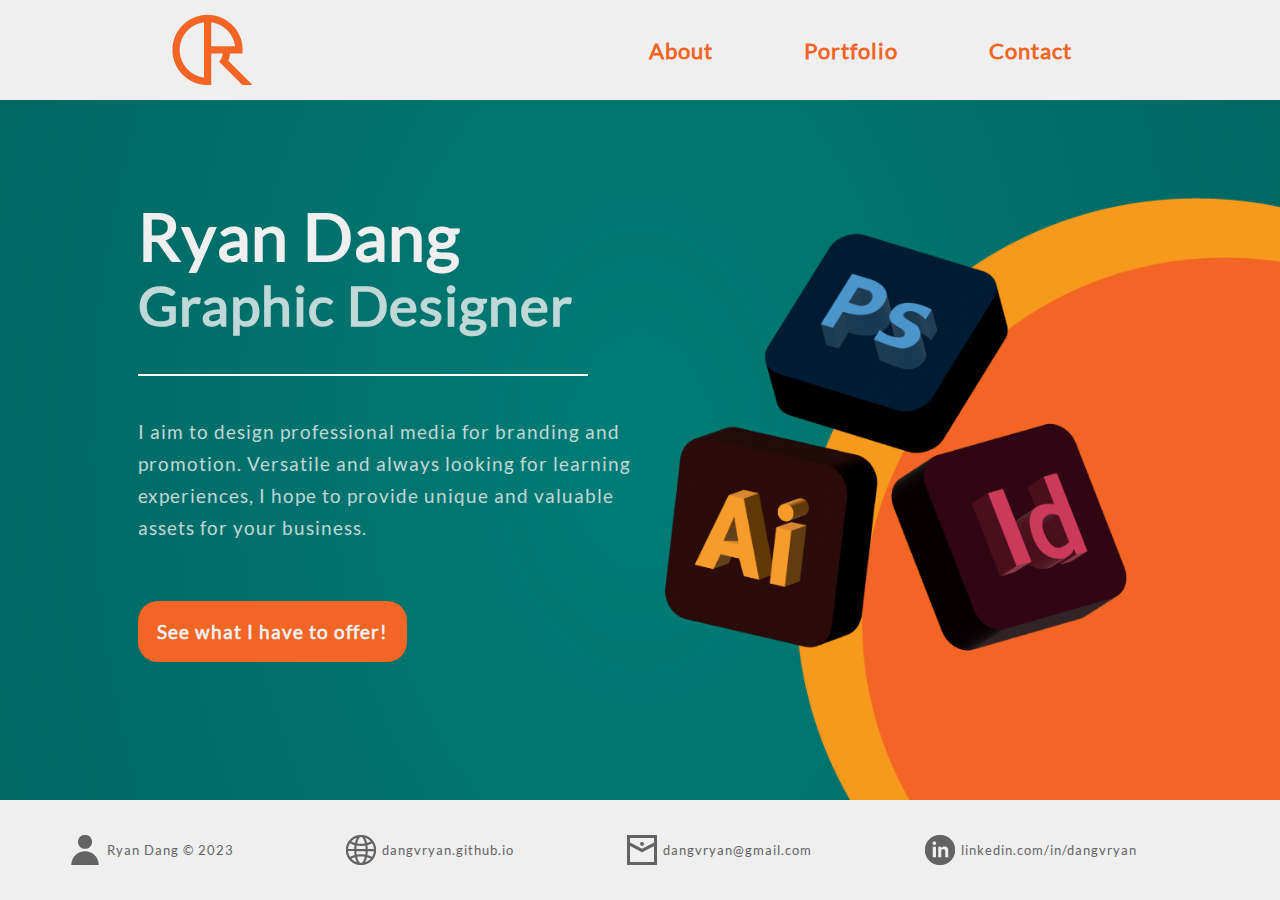
==== index.html @ c7575369 "meta" ====
<!DOCTYPE html>
<html>
<head>
    <meta charset="utf-8"/>
    <meta name="viewport" content="width=device-width,initial-scale=1.0">
    <title>Ryan Dang Graphic Design Portfolio Website Homepage</title>
    <link rel="stylesheet" href="styles.css">
</head>
<body>
    <wrapper>
    
        <div class="header">
            <div class="headcont">
                <a href="index.html">
                    <img class="logo" alt="Home Button" src="assets/logo1.png">
                </a>
                <a class="hamburger">
                    <div class="line"></div>
                    <div class="line"></div>
                    <div class="line"></div>
                </a>
                <div class="navbar">
                <ul class="nav">
                    <li>
                        <a href="about.html" class="nav_btn">About</a>
                    </li>
                    <li>
                        <a href="portfolio.html" class="nav_btn">Portfolio</a>
                    </li>
                    <li>
                        <a href="contact.html" class="nav_btn">Contact</a>
                    </li>
                </ul>
                </div>
            </div>
        </div>
    
        <div class="show">
            <div class="container grid">
                <div class="fit">
                    <h1>
                        Ryan Dang
                    </h1>
                    <h2>
                        Graphic Designer
                    </h2>
                    <hr size="4" width="450px" color="#fff">
                    <p>I aim to design professional media for branding 
                        and promotion. Versatile and always looking for
                        learning experiences, I hope to provide unique
                        and valuable assets for your business. </p>
                    <a href="portfolio.html" class="btn"><span></span>See what I have to offer!</a>
                </div>
            <img id="adobe" alt="Adobe Logos Graphic" src="assets/adobe.png">
            </div>
        </div>
        
        <footer class="footer flex">
            <ul class="footcont">
                <li>
                    <img alt="Person Icon" src="assets/icon_person.png">Ryan Dang &#169; 2023
                </li>
                <li>
                    <img alt="Website Icon" src="assets/icon_web.png">dangvryan.github.io
                </li>
                <li>
                    <img alt="Mail Icon" src="assets/icon_mail.png">dangvryan@gmail.com
                </li>
                <li>
                    <img alt="LinkedIn Icon" src="assets/icon_linked.png">linkedin.com/in/dangvryan
                </li>
            </ul>
        </footer>

    </wrapper>

<script src="js.js">
</script>

</body>
</html>
---- styles.css ----
@font-face {
    src: url(fonts/Lato-Regular.ttf);
    font-family: lato;
}

body, html{
    margin: 0em;
    padding: 0em;
    font-family: lato;
    font-size: calc(12px + 0.2vw);
    line-height: calc(1.5px +0.3vw);
    letter-spacing: 1px;
    scroll-behavior: smooth;
    min-height: 100vh;
    width: 100%;
    overflow-x: hidden;
}

.wrapper {
    height: 100%;
    width: 100%;
}

* {
    box-sizing: border-box;
}

h1 {
    color: #efefef;
    font-size: 4.5em;
    text-align: left;
    line-height: 0.1em;
    margin: 0.5em 0em;
    white-space: nowrap;
}

h2 {
    color: #c0d8d7;
    font-size: 3.75em;
    margin: 0em;
}

p {
    color: #c0d8d7;
    font-size: 1.3em;
    text-align: left;
    line-height: 1.7em;
    margin-top: 0em;
    margin-bottom: 3em;
}

li {
    white-space: nowrap;
}

hr {
    display: inline-block;
    margin: 2.5em 0em;
}

.header {    
    display: flex;
    justify-content: center;
    align-items: center;
    background-color: #efefef;
    width: 100%;
    height: 100px;
}

.headcont {
    display: flex;
    justify-content: space-around;
    align-items: center;
    margin: 0em auto;
    width: 100vw;
}

.nav {
    display: flex;
    justify-content: center;
    align-items: center;
    list-style: none;
    padding: 0;
}

.nav_btn {
    display: block;
    font-size: 1.5em;
    font-weight: bold;
    text-decoration: none;
    padding: 0.5em 1.5em;
    margin: 0em 0em 0em 0.8em;
    color: #f26524;
    transition: 0.2s ease;
    border: 4px transparent solid;
    border-radius: 20px;
}

.nav_btn:hover {
    color: #efefef;
    border: 4px #00514f solid;
    background-color: #00514f;
}

.hamburger {
    display: none;
}

.navbar ul {
    list-style: none;
    padding: 0;
    display: flex;
}

.show, .about, .contact, .port {
    display: flex;
    justify-content: center;
    align-items: center;
    min-height: calc(100vh - 200px);
    height: 100%;
    width: 100%;
    background-repeat: no-repeat;
    background-size: cover;
    background-position: center center;
    margin: 0em auto;
    padding: 0em 1em;
}

.show {
    background-image: url(assets/backgrounds/bg_home.png);
}

.about {
    background-image: url(assets/backgrounds/bg_about.png);
}

.contact {
    background-image: url(assets/backgrounds/bg_contact.png);
}

.port {
    background-image: url(assets/backgrounds/bg_port.png);
}

.portcont {
    display: grid;
    grid-template-columns: 1fr 71em 1fr;
    grid-template-rows: 1fr 1fr 0.5fr 1fr;
    padding: 10em 0em;
    width: 100%;
    margin: auto;
}

.porttext {
    grid-column: 2;
    padding: 0em 1em;
    margin-top: 1em;
    width: auto;
}

#shell, #adobe, #irl {
    width: 100%;
    height: auto;
}

#shell {
    margin-left: 4em;
}

.gallery {
    grid-column: 2 / 3;
    display: grid;
    padding: 0em 1em;
    width: 50%;
    grid-template-columns: 1fr 1fr 1fr 1fr 1fr;
}

.gallery img {
    display: inline-block;
    border-radius: 20px;
    margin: 0.5em;
    height: 100px;
    width: 100px;
    border: 5px solid #f26524;
    transition: 0.2s ease;
}

.gallery img:hover{
    opacity: 0.5;
    transform: scale(1.03);
}

.footer {
    min-height: 100px;
    height: 100%;
    width: 100%;
    background-color: #efefef;
    margin: 0em auto;
}

.footcont {
    display: flex;
    height: 100%;
    width: 100%;
    max-width: 81em;
    justify-content: space-around;
    align-items: center;
    margin: 0em 5em 0em 0em;
    padding: 0;
}

.footcont li {
    display: flex;
    justify-content: center;
    align-items: center;
    font-size: 0.9em;
    color: #636363;
    list-style: none;
    padding: 0;
    margin: 0em 0.5em;

}

.footcont li img {
    margin-right: 0.5em;
}

.btn {
    display: inline-block;
    font-size: 1.3em;
    font-weight: bold;
    color: #efefef;
    text-align: center;
    text-decoration: none;
    background-color: #f26524;
    border-radius: 20px;
    padding: 1em;
    margin: 0em 1em 2em 0em;
    transition: 0.1s ease;
    border: 0px solid transparent;
}

.btn:hover {
    transform: scale(0.97);
}

span {
    background: #00514f;
    height: 100%;
    width: 0;
    border: 1px solid transparent;
    border-radius: 20px;
    position: absolute;
    top: 0;
    left: 0;
    z-index: -1; 
    transition: 0.2s ease;
}

.btn:hover span {
    width: 100%;
}

.btn img {
    margin-right: 0.6em;
}

.grid {
    display: grid;
    grid-template-columns: 1fr 1fr;
    height: 100%;
    width: 100%;
    margin: 0em auto;
    justify-content: center;
    align-items: center;
}

.flex {
    display: flex;
    justify-content: center;
    align-items: center;
}

.container {
    max-width: 71em;
    max-height: 60em;
    margin: auto;
    width: 100%;
    height: 100%;
    padding: 1em;
}

/* Mobile */


@media only screen and (max-width: 768px) {


hr {
    width: 25em;
}

.header {
    padding: 0em 2em;
}

.headcont {
    justify-content: space-between;
}

.hamburger {
    display: block;
    cursor: pointer;
}

.hamburger .line {
    width: 30px;
    height: 4px;
    border-radius: 5px;
    background-color: #f26524;
    margin: 6px 0.1em 0em 1em;
}

.navbar {
    position: absolute;
    height: 0;
    top: 100px;
    left: 0;
    right: 0;
    width: 100vw;
    background-color:#efefef;
    overflow: hidden;
    transition: 0.5s;
}

.navbar.active {
    height: 224px;
}

.navbar.active ul {
    opacity: 1;
}

.navbar ul {
    display: block;
    width: fit-content;
    margin: 0 auto 0 auto;
    text-align: center;
    transition: 0.2s;
    opacity: 0;
}

.navbar ul li a {
    margin-bottom: 0.5em;
}

.nav_btn {
    margin: auto;
}

.show, .about, .contact, .port {
    padding: 0em;
}

.portcont {
    grid-template-columns: 1fr;
    grid-template-rows: 1fr;
    padding: 2em 0em;
}

.gallery {
    grid-template-columns: repeat(auto-fit, minmax(100px, 1fr));
    width: 95vw;
}

.gallery img {
    display: inline-block;
    border-radius: 20px;
    margin: 0.3em 0em;
    height: 100px;
    width: 100px;
    border: 5px solid #f26524;
    transition: 0.2s ease;
}

.container {
    display: flex;
    flex-direction: column;
    height: 100%;
    width: 100%;
    margin: 0em;
    justify-content: center;
    align-items: flex-start;
}

.show, .about, .contact, .port {
    padding: 4em 0em;
}

#irl {
    width: 60%;
    height: auto;
}

#adobe, #shell {
    display: none
}

.fit {
    width: 95%;
}

.footcont {
    flex-wrap: wrap;
    margin: 0em auto;
    max-width: 100px;
    justify-content: center;
}

.footcont li {
    margin: 1em auto;
}

.footcont li img {
    display: none;
}

.btn {
    margin: 0em 1em 1em 0em;
}

}
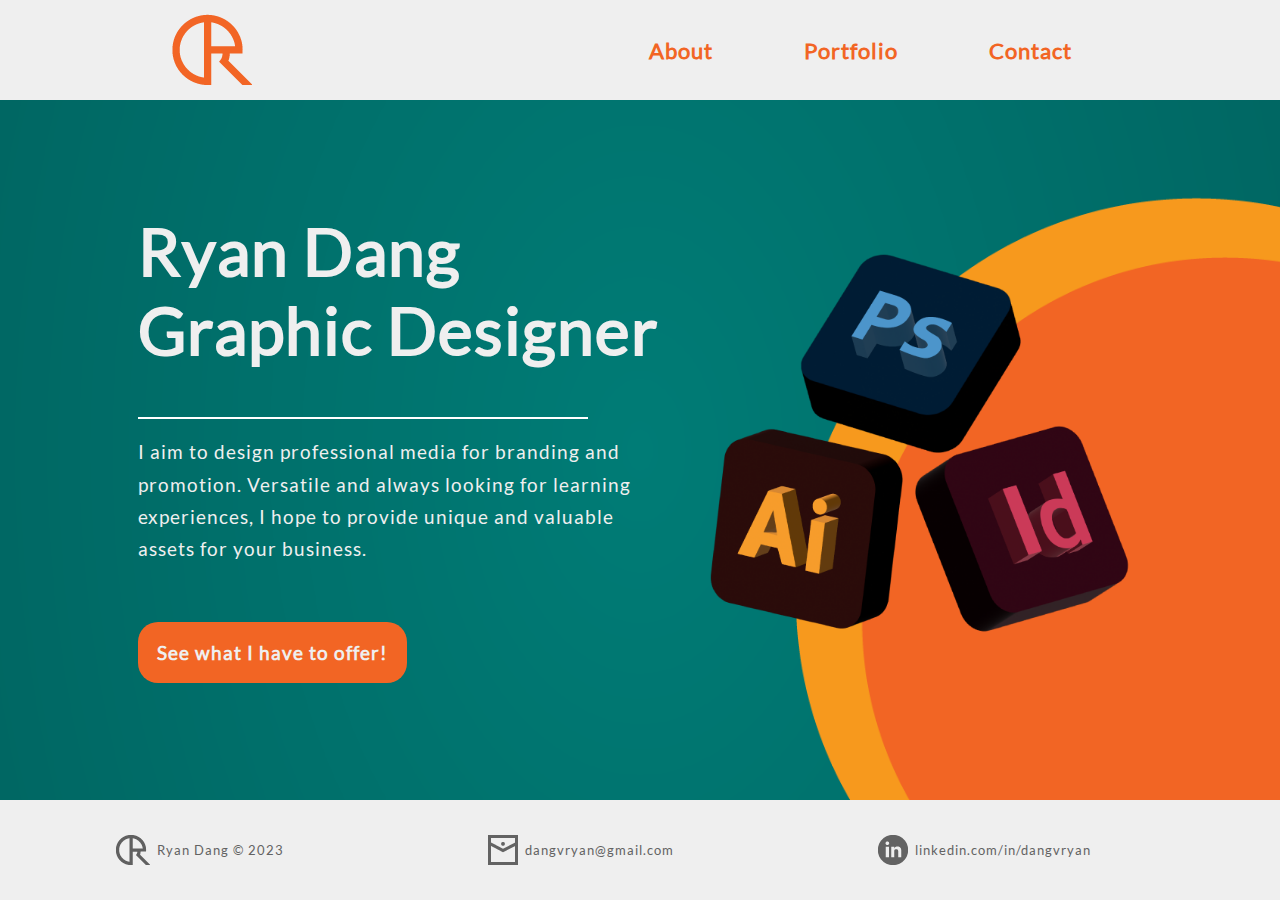
==== commit 6bc5d046: "2024" ====
--- a/index.html
+++ b/index.html
@@ -2,6 +2,9 @@
 <html>
 <head>
     <meta charset="utf-8"/>
+    <meta name="author" content="Ryan Dang">
+    <meta name="description" content="Graphic Design, Portfolio">
+    <meta name="keywords" content="Design, Graphic, Portfolio, Ryan, Dang, dangvryan">
     <meta name="viewport" content="width=device-width,initial-scale=1.0">
     <title>Ryan Dang Graphic Design Portfolio Website Homepage</title>
     <link rel="stylesheet" href="styles.css">
@@ -40,10 +43,8 @@
                 <div class="fit">
                     <h1>
                         Ryan Dang
+                        <br>Graphic Designer
                     </h1>
-                    <h2>
-                        Graphic Designer
-                    </h2>
                     <hr size="4" width="450px" color="#fff">
                     <p>I aim to design professional media for branding 
                         and promotion. Versatile and always looking for
@@ -58,10 +59,7 @@
         <footer class="footer flex">
             <ul class="footcont">
                 <li>
-                    <img alt="Person Icon" src="assets/icon_person.png">Ryan Dang &#169; 2023
-                </li>
-                <li>
-                    <img alt="Website Icon" src="assets/icon_web.png">dangvryan.github.io
+                    <img alt="Person Icon" src="assets/icon_logo.png">Ryan Dang &#169; 2023
                 </li>
                 <li>
                     <img alt="Mail Icon" src="assets/icon_mail.png">dangvryan@gmail.com
--- a/styles.css
+++ b/styles.css
@@ -13,7 +13,7 @@
     scroll-behavior: smooth;
     min-height: 100vh;
     width: 100%;
-    overflow-x: hidden;
+    overflow-x: show;
 }
 
 .wrapper {
@@ -23,30 +23,34 @@
 
 * {
     box-sizing: border-box;
+}
+
+a {
+    text-decoration: none;
 }
 
 h1 {
     color: #efefef;
     font-size: 4.5em;
     text-align: left;
-    line-height: 0.1em;
+    line-height: 1.2em;
     margin: 0.5em 0em;
     white-space: nowrap;
 }
 
 h2 {
-    color: #c0d8d7;
+    color: #efefef;
     font-size: 3.75em;
     margin: 0em;
 }
 
 p {
-    color: #c0d8d7;
+    color: #efefef;
     font-size: 1.3em;
     text-align: left;
     line-height: 1.7em;
     margin-top: 0em;
-    margin-bottom: 3em;
+    margin-bottom: 0em;
 }
 
 li {
@@ -55,7 +59,7 @@
 
 hr {
     display: inline-block;
-    margin: 2.5em 0em;
+    margin: 1em 0em;
 }
 
 .header {    
@@ -112,9 +116,8 @@
     display: flex;
 }
 
-.show, .about, .contact, .port {
-    display: flex;
-    justify-content: center;
+.show, .about, .contact, .port, .spec {
+    display: flex;
     align-items: center;
     min-height: calc(100vh - 200px);
     height: 100%;
@@ -123,7 +126,7 @@
     background-size: cover;
     background-position: center center;
     margin: 0em auto;
-    padding: 0em 1em;
+    padding: 3em 1em;
 }
 
 .show {
@@ -140,27 +143,25 @@
 
 .port {
     background-image: url(assets/backgrounds/bg_port.png);
-}
-
-.portcont {
     display: grid;
     grid-template-columns: 1fr 71em 1fr;
-    grid-template-rows: 1fr 1fr 0.5fr 1fr;
-    padding: 10em 0em;
-    width: 100%;
     margin: auto;
 }
 
 .porttext {
     grid-column: 2;
-    padding: 0em 1em;
-    margin-top: 1em;
-    width: auto;
+    max-width: max-content;
+}
+
+.portpics {
+    width: 100%;
+    height: auto;
 }
 
 #shell, #adobe, #irl {
     width: 100%;
     height: auto;
+    animation: slideinfrombot 0.5s ease;
 }
 
 #shell {
@@ -168,26 +169,39 @@
 }
 
 .gallery {
-    grid-column: 2 / 3;
     display: grid;
-    padding: 0em 1em;
-    width: 50%;
-    grid-template-columns: 1fr 1fr 1fr 1fr 1fr;
-}
+    grid-template-columns: repeat(auto-fit, minmax(200px, 250px));
+    grid-column: 2;
+    grid-gap: 2em;
+    max-width: 100vw;
+}
+
+.desc {
+    background-color: #00514f;
+    width: 100%;
+    max-height: fit-content;
+}
+
+.desctext {
+    text-align: center;
+    padding: 1em;
+    margin-bottom: 0em;
+    text-decoration: none;
+}
+
+.spec {
+    background-image: url(assets/backgrounds/bg_about.png);
+}
+
 
 .gallery img {
-    display: inline-block;
-    border-radius: 20px;
-    margin: 0.5em;
-    height: 100px;
-    width: 100px;
-    border: 5px solid #f26524;
-    transition: 0.2s ease;
+    width: 100%;
+    height: auto;
 }
 
 .gallery img:hover{
-    opacity: 0.5;
-    transform: scale(1.03);
+    opacity: 60%;
+    transition: 0.2s;
 }
 
 .footer {
@@ -235,7 +249,7 @@
     background-color: #f26524;
     border-radius: 20px;
     padding: 1em;
-    margin: 0em 1em 2em 0em;
+    margin: 3em 1em 2em 0em;
     transition: 0.1s ease;
     border: 0px solid transparent;
 }
@@ -271,6 +285,7 @@
     height: 100%;
     width: 100%;
     margin: 0em auto;
+    grid-gap: 2em;
     justify-content: center;
     align-items: center;
 }
@@ -283,15 +298,44 @@
 
 .container {
     max-width: 71em;
-    max-height: 60em;
     margin: auto;
     width: 100%;
     height: 100%;
     padding: 1em;
 }
 
+.span {
+    grid-column: 1 / span 2;
+}
+
+.vid {
+    grid-column: 1 / span 2;
+    position: relative;
+    width: 100%;
+    height:0;
+    padding-bottom: 56.25%;
+}
+
+.vid iframe {
+    position: absolute;
+    top: 0;
+    left: 0;
+    width: 100%;
+    height: 100%;
+}
+
+@keyframes slideinfrombot {
+	0% {
+		transform: translateY(50%);
+		opacity: 0;
+	}
+	100% {
+		transform: translateX(0);
+		opacity: 1;
+	}
+}
+
 /* Mobile */
-
 
 @media only screen and (max-width: 768px) {
 
@@ -360,28 +404,32 @@
 
 .show, .about, .contact, .port {
     padding: 0em;
-}
-
-.portcont {
-    grid-template-columns: 1fr;
-    grid-template-rows: 1fr;
-    padding: 2em 0em;
+    margin: 0em;
+}
+
+.port {
+    display: flex;
+    flex-direction: column;
 }
 
 .gallery {
-    grid-template-columns: repeat(auto-fit, minmax(100px, 1fr));
-    width: 95vw;
-}
-
-.gallery img {
+    display: flex;
+    flex-direction: column;
+    align-items: center;
+    justify-items: center;
+}
+
+.desc {
     display: inline-block;
-    border-radius: 20px;
-    margin: 0.3em 0em;
-    height: 100px;
-    width: 100px;
-    border: 5px solid #f26524;
-    transition: 0.2s ease;
-}
+    width: 90%;
+    height: auto;
+}
+
+.desctext {
+    font-size: 2em;
+    padding: 1em;
+}
+
 
 .container {
     display: flex;
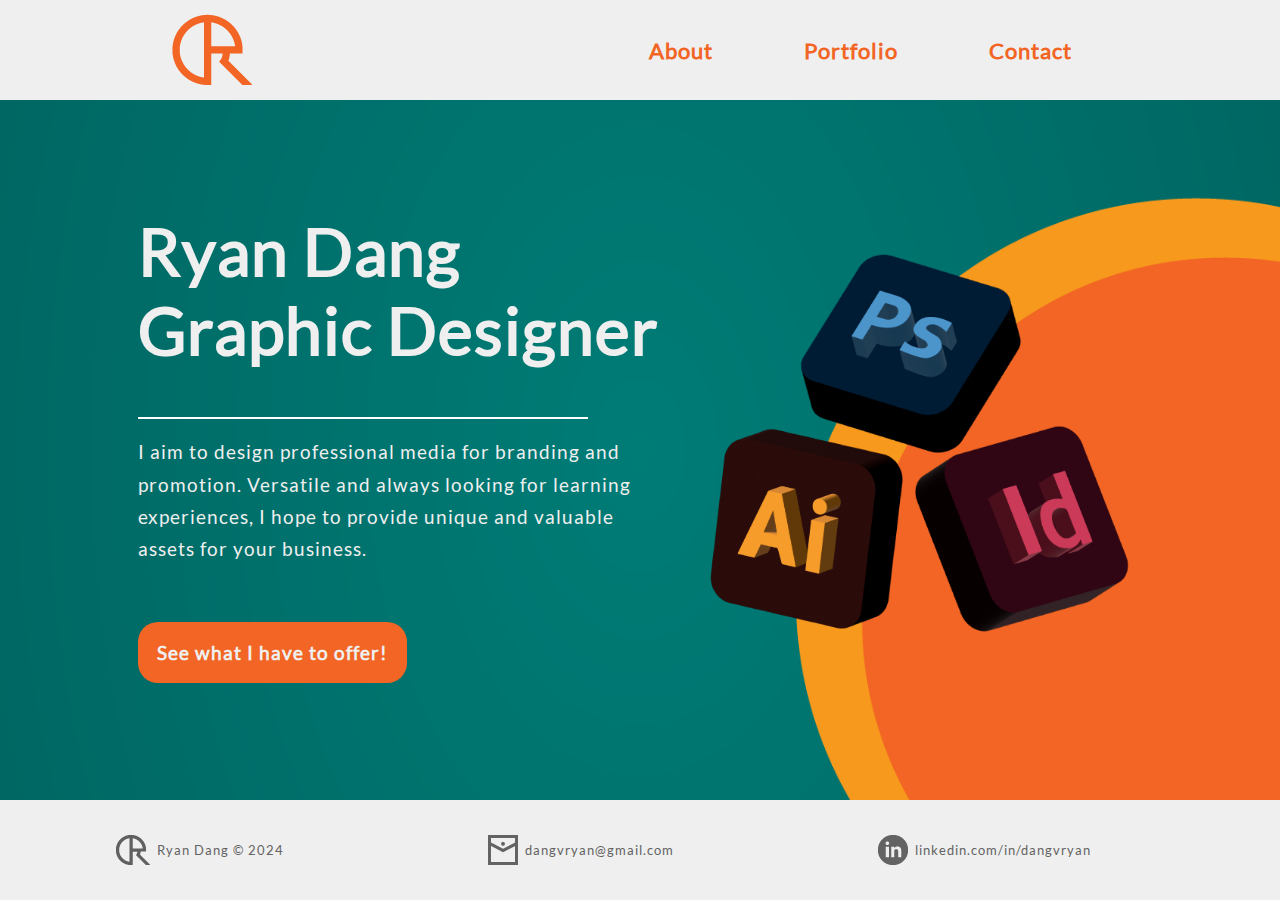
==== commit c1fcfbbe: "2024 fix" ====
--- a/index.html
+++ b/index.html
@@ -59,7 +59,7 @@
         <footer class="footer flex">
             <ul class="footcont">
                 <li>
-                    <img alt="Person Icon" src="assets/icon_logo.png">Ryan Dang &#169; 2023
+                    <img alt="Person Icon" src="assets/icon_logo.png">Ryan Dang &#169; 2024
                 </li>
                 <li>
                     <img alt="Mail Icon" src="assets/icon_mail.png">dangvryan@gmail.com
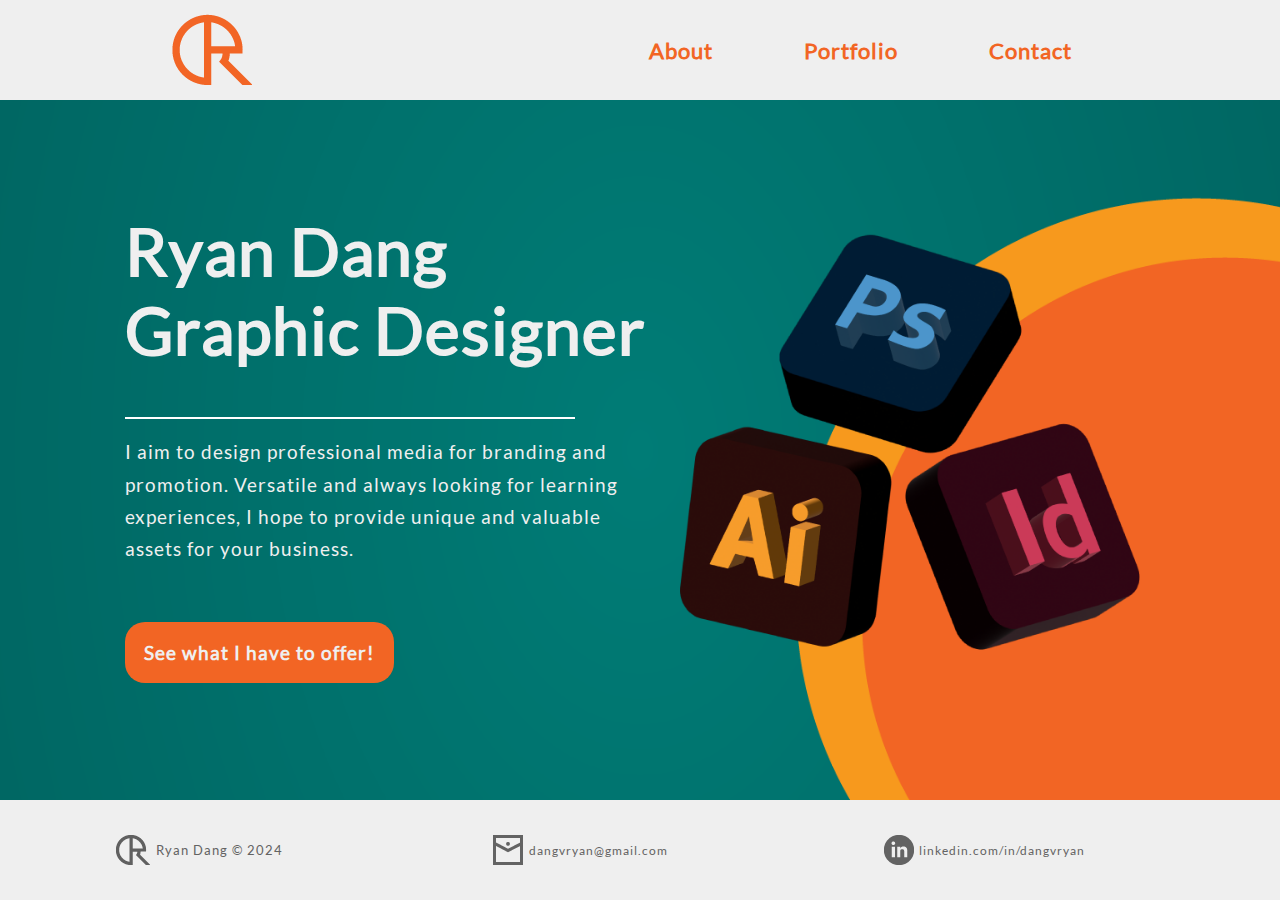
==== commit 5d64e09f: "added links to footer" ====
--- a/index.html
+++ b/index.html
@@ -62,10 +62,10 @@
                     <img alt="Person Icon" src="assets/icon_logo.png">Ryan Dang &#169; 2024
                 </li>
                 <li>
-                    <img alt="Mail Icon" src="assets/icon_mail.png">dangvryan@gmail.com
+                    <a href="mailto: dangvryan@gmail.com"><img alt="Mail Icon" src="assets/icon_mail.png">dangvryan@gmail.com</a>
                 </li>
                 <li>
-                    <img alt="LinkedIn Icon" src="assets/icon_linked.png">linkedin.com/in/dangvryan
+                    <a href="https://www.linkedin.com/in/dangvryan/"><img alt="LinkedIn Icon" src="assets/icon_linked.png">linkedin.com/in/dangvryan</a>
                 </li>
             </ul>
         </footer>
--- a/styles.css
+++ b/styles.css
@@ -164,16 +164,13 @@
     animation: slideinfrombot 0.5s ease;
 }
 
-#shell {
-    margin-left: 4em;
-}
 
 .gallery {
     display: grid;
     grid-template-columns: repeat(auto-fit, minmax(200px, 250px));
     grid-column: 2;
     grid-gap: 2em;
-    max-width: 100vw;
+    max-width: 95vw;
 }
 
 .desc {
@@ -224,6 +221,18 @@
 }
 
 .footcont li {
+    display: flex;
+    justify-content: center;
+    align-items: center;
+    font-size: 0.9em;
+    color: #636363;
+    list-style: none;
+    padding: 0;
+    margin: 0em 0.5em;
+
+}
+
+.footcont li a {
     display: flex;
     justify-content: center;
     align-items: center;
@@ -281,9 +290,9 @@
 
 .grid {
     display: grid;
-    grid-template-columns: 1fr 1fr;
-    height: 100%;
-    width: 100%;
+    grid-template-columns: repeat(auto-fit, minmax(200px, 500px));
+    height: 100%;
+    width: fit-content;
     margin: 0em auto;
     grid-gap: 2em;
     justify-content: center;
@@ -297,15 +306,22 @@
 }
 
 .container {
-    max-width: 71em;
+    max-width: 100em;
     margin: auto;
     width: 100%;
     height: 100%;
-    padding: 1em;
+    padding: 0em;
 }
 
 .span {
     grid-column: 1 / span 2;
+}
+
+.wide {
+    margin: 0em;
+    width: 10em;
+    justify-self: center;
+    align-self: center;
 }
 
 .vid {
@@ -339,6 +355,14 @@
 
 @media only screen and (max-width: 768px) {
 
+    h1 {
+        color: #efefef;
+        font-size: 4.5em;
+        text-align: left;
+        line-height: 1.2em;
+        margin: 0.5em 0em;
+        white-space: normal;
+    }
 
 hr {
     width: 25em;
@@ -436,7 +460,7 @@
     flex-direction: column;
     height: 100%;
     width: 100%;
-    margin: 0em;
+    margin: 1em;
     justify-content: center;
     align-items: flex-start;
 }
@@ -450,9 +474,9 @@
     height: auto;
 }
 
-#adobe, #shell {
+/* #adobe, #shell {
     display: none
-}
+} */
 
 .fit {
     width: 95%;
@@ -474,7 +498,7 @@
 }
 
 .btn {
-    margin: 0em 1em 1em 0em;
+    margin: 2em 1em 1em 0em;
 }
 
 }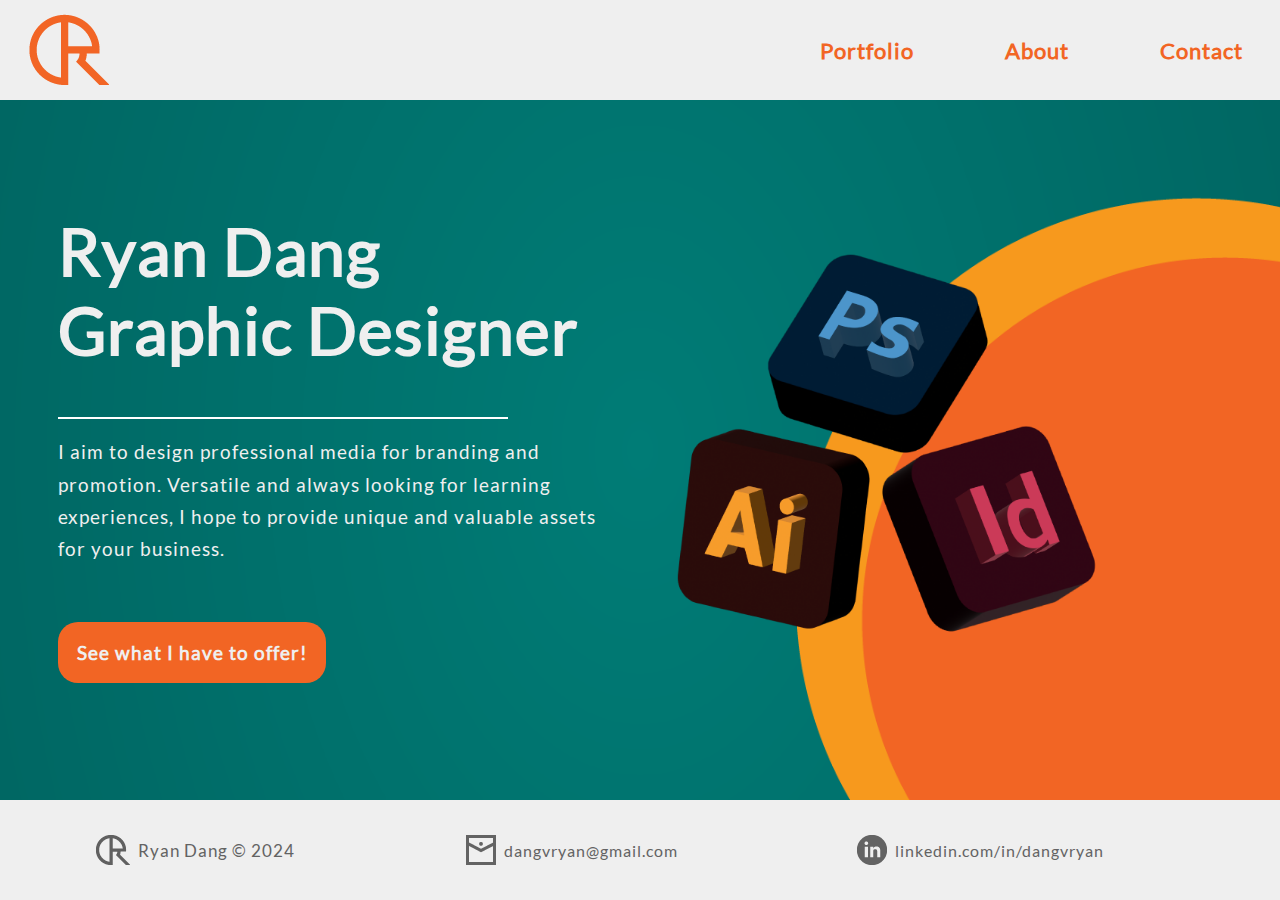
==== commit 2bee55d2: "navbar update" ====
--- a/index.html
+++ b/index.html
@@ -4,7 +4,7 @@
     <meta charset="utf-8"/>
     <meta name="author" content="Ryan Dang">
     <meta name="description" content="Graphic Design, Portfolio">
-    <meta name="keywords" content="Design, Graphic, Portfolio, Ryan, Dang, dangvryan">
+    <meta name="keywords" content="Design, Graphic Design, Portfolio, Ryan Dang, dangvryan">
     <meta name="viewport" content="width=device-width,initial-scale=1.0">
     <title>Ryan Dang Graphic Design Portfolio Website Homepage</title>
     <link rel="stylesheet" href="styles.css">
@@ -25,10 +25,10 @@
                 <div class="navbar">
                 <ul class="nav">
                     <li>
-                        <a href="about.html" class="nav_btn">About</a>
+                        <a href="portfolio.html" class="nav_btn">Portfolio</a>
                     </li>
                     <li>
-                        <a href="portfolio.html" class="nav_btn">Portfolio</a>
+                        <a href="about.html" class="nav_btn">About</a>
                     </li>
                     <li>
                         <a href="contact.html" class="nav_btn">Contact</a>
--- a/styles.css
+++ b/styles.css
@@ -1,12 +1,13 @@
 @font-face {
-    src: url(fonts/Lato-Regular.ttf);
-    font-family: lato;
+    src: url("/fonts/lato-regular.ttf") format('truetype'),
+    url("/fonts/lato-regular.woff2") format("woff2");
+    font-family: "Lato";
 }
 
 body, html{
     margin: 0em;
     padding: 0em;
-    font-family: lato;
+    font-family: "Lato", sans-serif;
     font-size: calc(12px + 0.2vw);
     line-height: calc(1.5px +0.3vw);
     letter-spacing: 1px;
@@ -40,8 +41,12 @@
 
 h2 {
     color: #efefef;
-    font-size: 3.75em;
+    font-size: 3em;
     margin: 0em;
+}
+
+h3 {
+    font-size: 1.8em; 
 }
 
 p {
@@ -73,10 +78,14 @@
 
 .headcont {
     display: flex;
-    justify-content: space-around;
-    align-items: center;
-    margin: 0em auto;
-    width: 100vw;
+    justify-content: space-between;
+    align-items: center;
+    margin: 0em;
+    width: 100%;
+}
+
+.logo {
+    padding: 0em 2em;
 }
 
 .nav {
@@ -101,9 +110,10 @@
 }
 
 .nav_btn:hover {
-    color: #efefef;
-    border: 4px #00514f solid;
-    background-color: #00514f;
+    color: #00514f;
+    transform: scale(110%);
+    /* border: 4px #00514f solid;
+    background-color: #00514f; */
 }
 
 .hamburger {
@@ -120,13 +130,65 @@
     display: flex;
     align-items: center;
     min-height: calc(100vh - 200px);
-    height: 100%;
+    height: auto;
     width: 100%;
     background-repeat: no-repeat;
     background-size: cover;
     background-position: center center;
     margin: 0em auto;
-    padding: 3em 1em;
+    padding: 0em 2em;
+}
+
+/* Blog */
+
+.hero {
+    min-height: 40vh;
+    width: 100vw;
+}
+
+.blog {
+    display: grid;
+    grid-template-columns: 1fr 1fr;
+    justify-content: center;
+    text-align: left;
+    margin: 1em;
+}
+
+.blogthumb {
+    max-height: 100%;
+    max-width: 20em;
+    margin: 0;
+}
+
+.blog p {
+    color: black;
+}
+
+.flex-thumb{
+    display: flex;
+    margin: 1em;
+    max-height: 20em;
+}
+
+.flex-col {
+    display: flex;
+    flex-direction: column;
+    text-align:start;
+    margin-left: 1em;
+    margin-right: 2em;
+    overflow: hidden;
+}
+
+.flex-col {
+    font-size: 0.9em;
+}
+
+.margin {
+    position: relative;
+    display: block;
+    text-align: right;
+    margin: 0em auto;
+
 }
 
 .show {
@@ -159,11 +221,16 @@
 }
 
 #shell, #adobe, #irl {
-    width: 100%;
+    width: 80%;
     height: auto;
     animation: slideinfrombot 0.5s ease;
-}
-
+   
+}
+
+#irl {
+    position: relative;
+    left: 5em;
+}
 
 .gallery {
     display: grid;
@@ -224,6 +291,18 @@
     display: flex;
     justify-content: center;
     align-items: center;
+    font-size: 1.2em;
+    color: #636363;
+    list-style: none;
+    padding: 0;
+    margin: 0em 0.5em;
+
+}
+
+.footcont li a {
+    display: flex;
+    justify-content: center;
+    align-items: center;
     font-size: 0.9em;
     color: #636363;
     list-style: none;
@@ -232,16 +311,8 @@
 
 }
 
-.footcont li a {
-    display: flex;
-    justify-content: center;
-    align-items: center;
-    font-size: 0.9em;
-    color: #636363;
-    list-style: none;
-    padding: 0;
-    margin: 0em 0.5em;
-
+.footcont li a:hover {
+    text-decoration: underline;
 }
 
 .footcont li img {
@@ -290,7 +361,7 @@
 
 .grid {
     display: grid;
-    grid-template-columns: repeat(auto-fit, minmax(200px, 500px));
+    grid-template-columns: 1fr 1fr;
     height: 100%;
     width: fit-content;
     margin: 0em auto;
@@ -305,8 +376,9 @@
     align-items: center;
 }
 
+
 .container {
-    max-width: 100em;
+    max-width: 80em;
     margin: auto;
     width: 100%;
     height: 100%;
@@ -318,10 +390,11 @@
 }
 
 .wide {
-    margin: 0em;
+    margin: 1em;
     width: 10em;
     justify-self: center;
     align-self: center;
+    grid-column: 1 / 3;
 }
 
 .vid {
@@ -455,6 +528,14 @@
 }
 
 
+.blog {
+    display: grid;
+    grid-template-columns: 1fr;
+    justify-content: center;
+    text-align: left;
+    margin: 1em;
+}
+
 .container {
     display: flex;
     flex-direction: column;
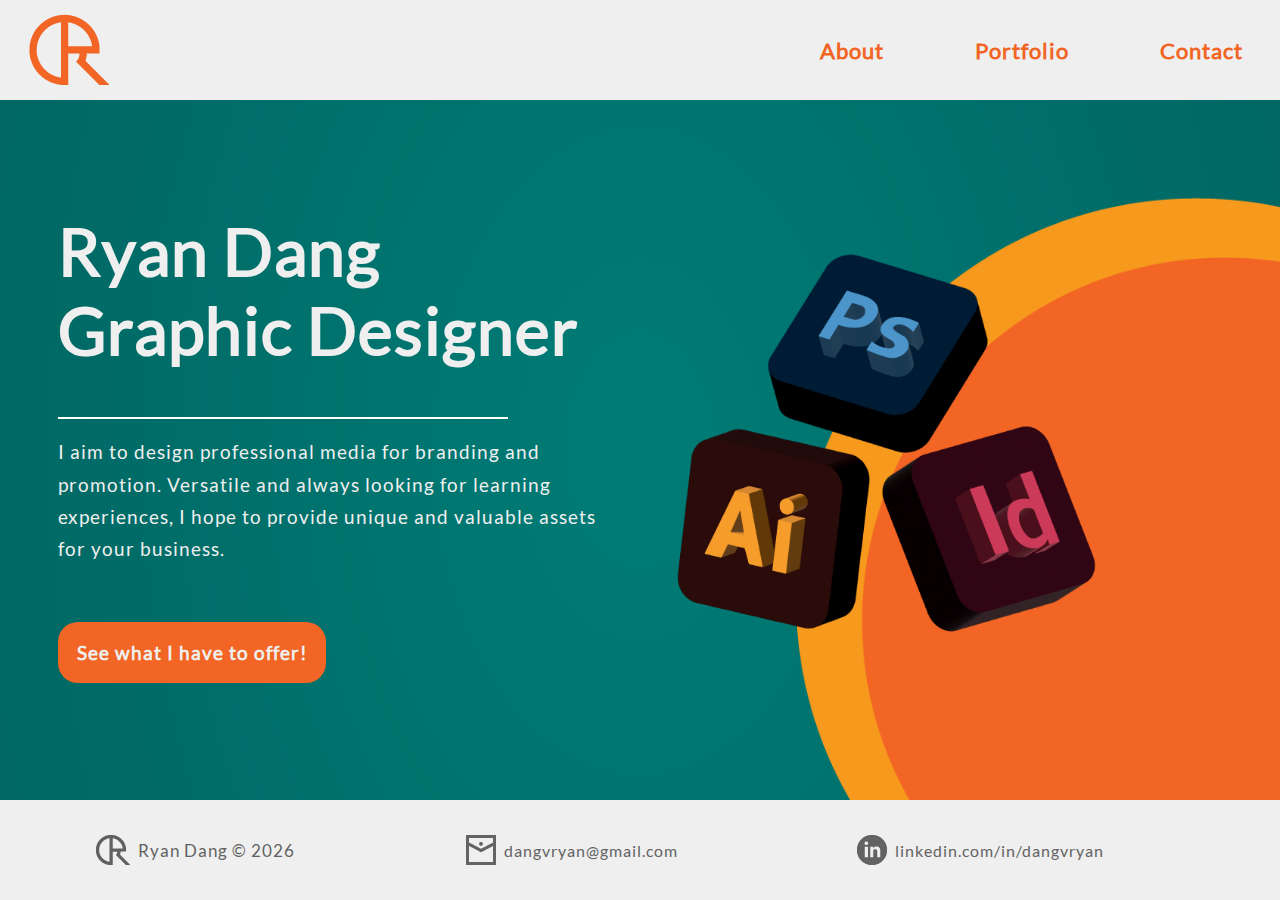
==== commit c4c52764: "2025" ====
--- a/index.html
+++ b/index.html
@@ -25,10 +25,10 @@
                 <div class="navbar">
                 <ul class="nav">
                     <li>
-                        <a href="portfolio.html" class="nav_btn">Portfolio</a>
+                        <a href="about.html" class="nav_btn">About</a>
                     </li>
                     <li>
-                        <a href="about.html" class="nav_btn">About</a>
+                        <a href="portfolio.html" class="nav_btn">Portfolio</a>
                     </li>
                     <li>
                         <a href="contact.html" class="nav_btn">Contact</a>
@@ -59,7 +59,7 @@
         <footer class="footer flex">
             <ul class="footcont">
                 <li>
-                    <img alt="Person Icon" src="assets/icon_logo.png">Ryan Dang &#169; 2024
+                    <img alt="Person Icon" src="assets/icon_logo.png">Ryan Dang &#169; <script>document.write( new Date().getFullYear() );</script> 
                 </li>
                 <li>
                     <a href="mailto: dangvryan@gmail.com"><img alt="Mail Icon" src="assets/icon_mail.png">dangvryan@gmail.com</a>
--- a/styles.css
+++ b/styles.css
@@ -208,6 +208,7 @@
     display: grid;
     grid-template-columns: 1fr 71em 1fr;
     margin: auto;
+    padding-bottom: 2em;
 }
 
 .porttext {
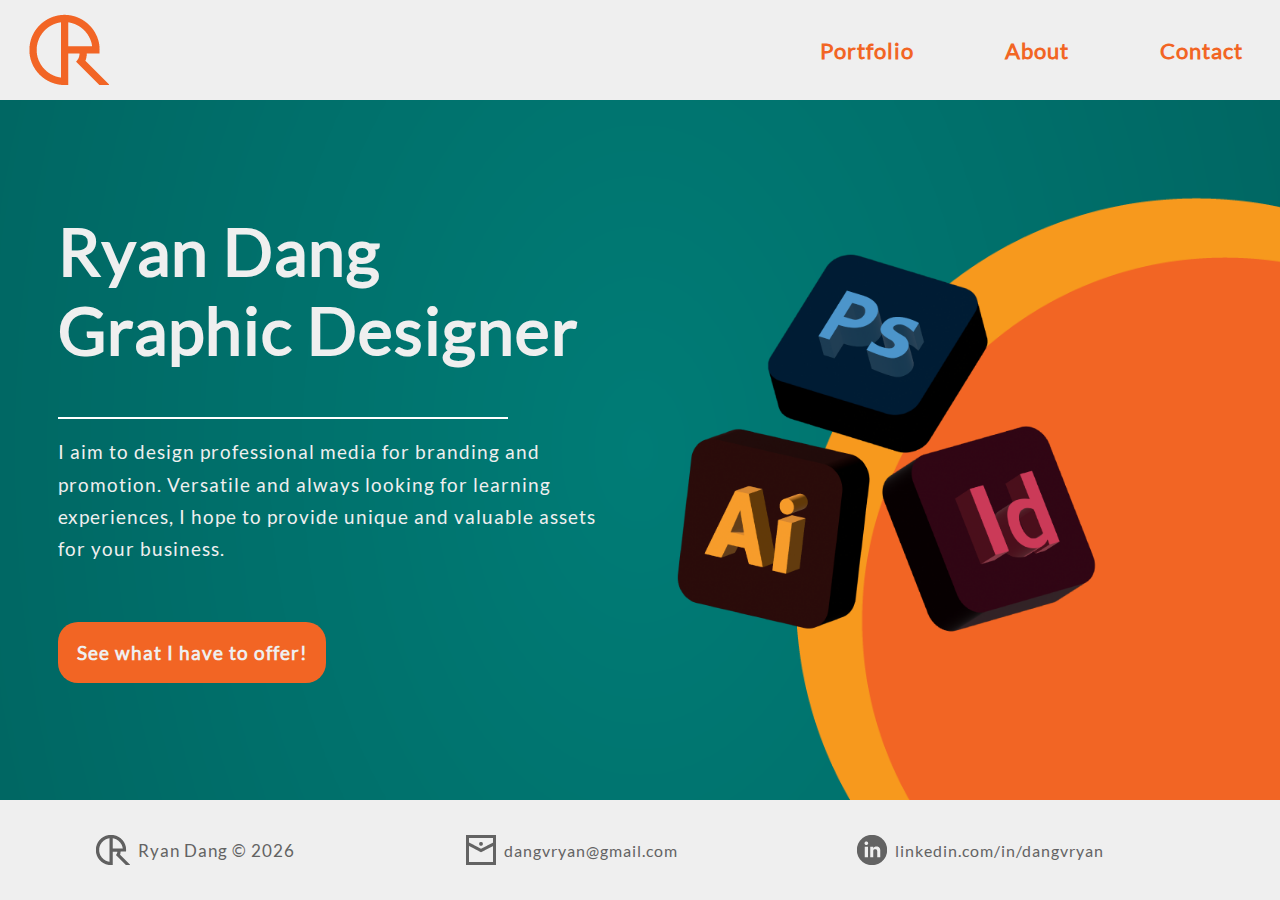
==== commit 61d378a1: "2025 Change" ====
--- a/index.html
+++ b/index.html
@@ -25,10 +25,10 @@
                 <div class="navbar">
                 <ul class="nav">
                     <li>
-                        <a href="about.html" class="nav_btn">About</a>
+                        <a href="portfolio.html" class="nav_btn">Portfolio</a>
                     </li>
                     <li>
-                        <a href="portfolio.html" class="nav_btn">Portfolio</a>
+                        <a href="about.html" class="nav_btn">About</a>
                     </li>
                     <li>
                         <a href="contact.html" class="nav_btn">Contact</a>
--- a/styles.css
+++ b/styles.css
@@ -207,8 +207,11 @@
     background-image: url(assets/backgrounds/bg_port.png);
     display: grid;
     grid-template-columns: 1fr 71em 1fr;
+<<<<<<< HEAD
     margin: auto;
     padding-bottom: 2em;
+=======
+>>>>>>> 3fba67bbd8984a8a2f006c27497aa8f2896a95e3
 }
 
 .porttext {
@@ -239,6 +242,7 @@
     grid-column: 2;
     grid-gap: 2em;
     max-width: 95vw;
+    margin: 2em 0em;
 }
 
 .desc {
